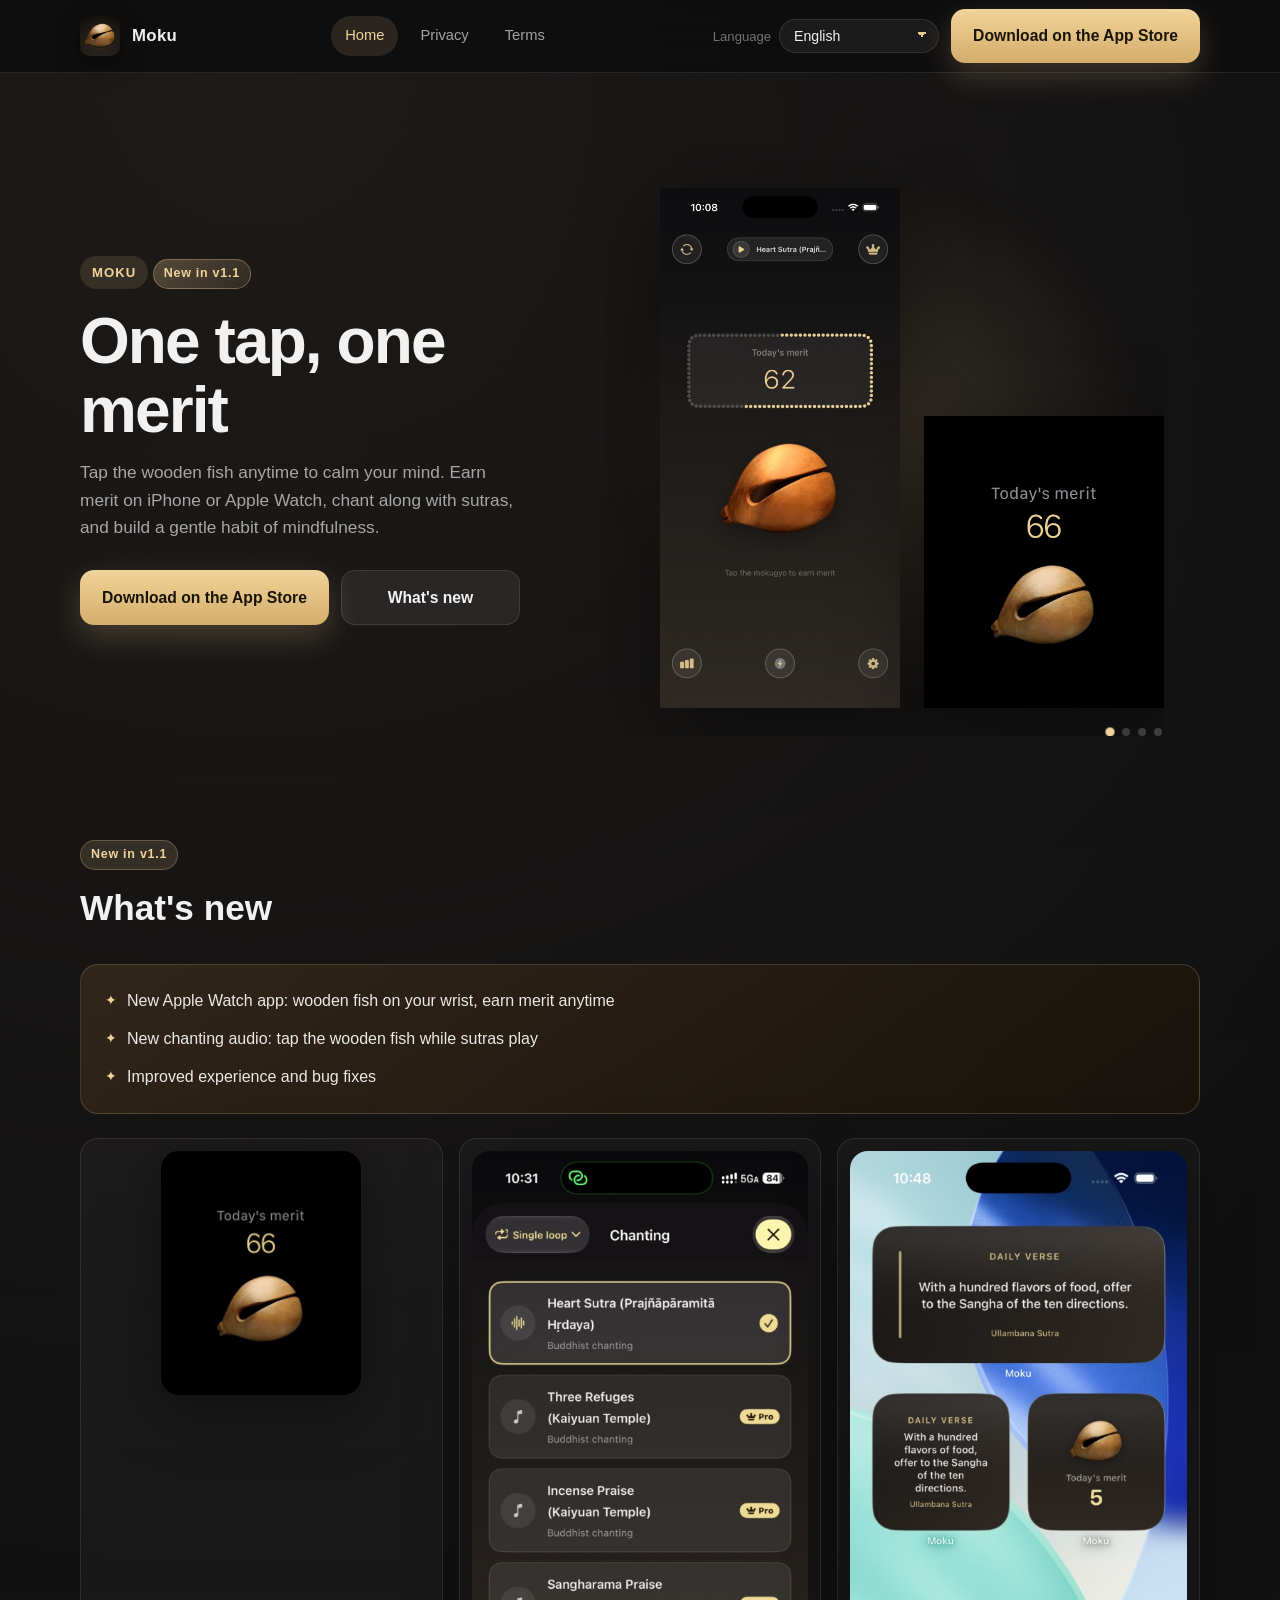
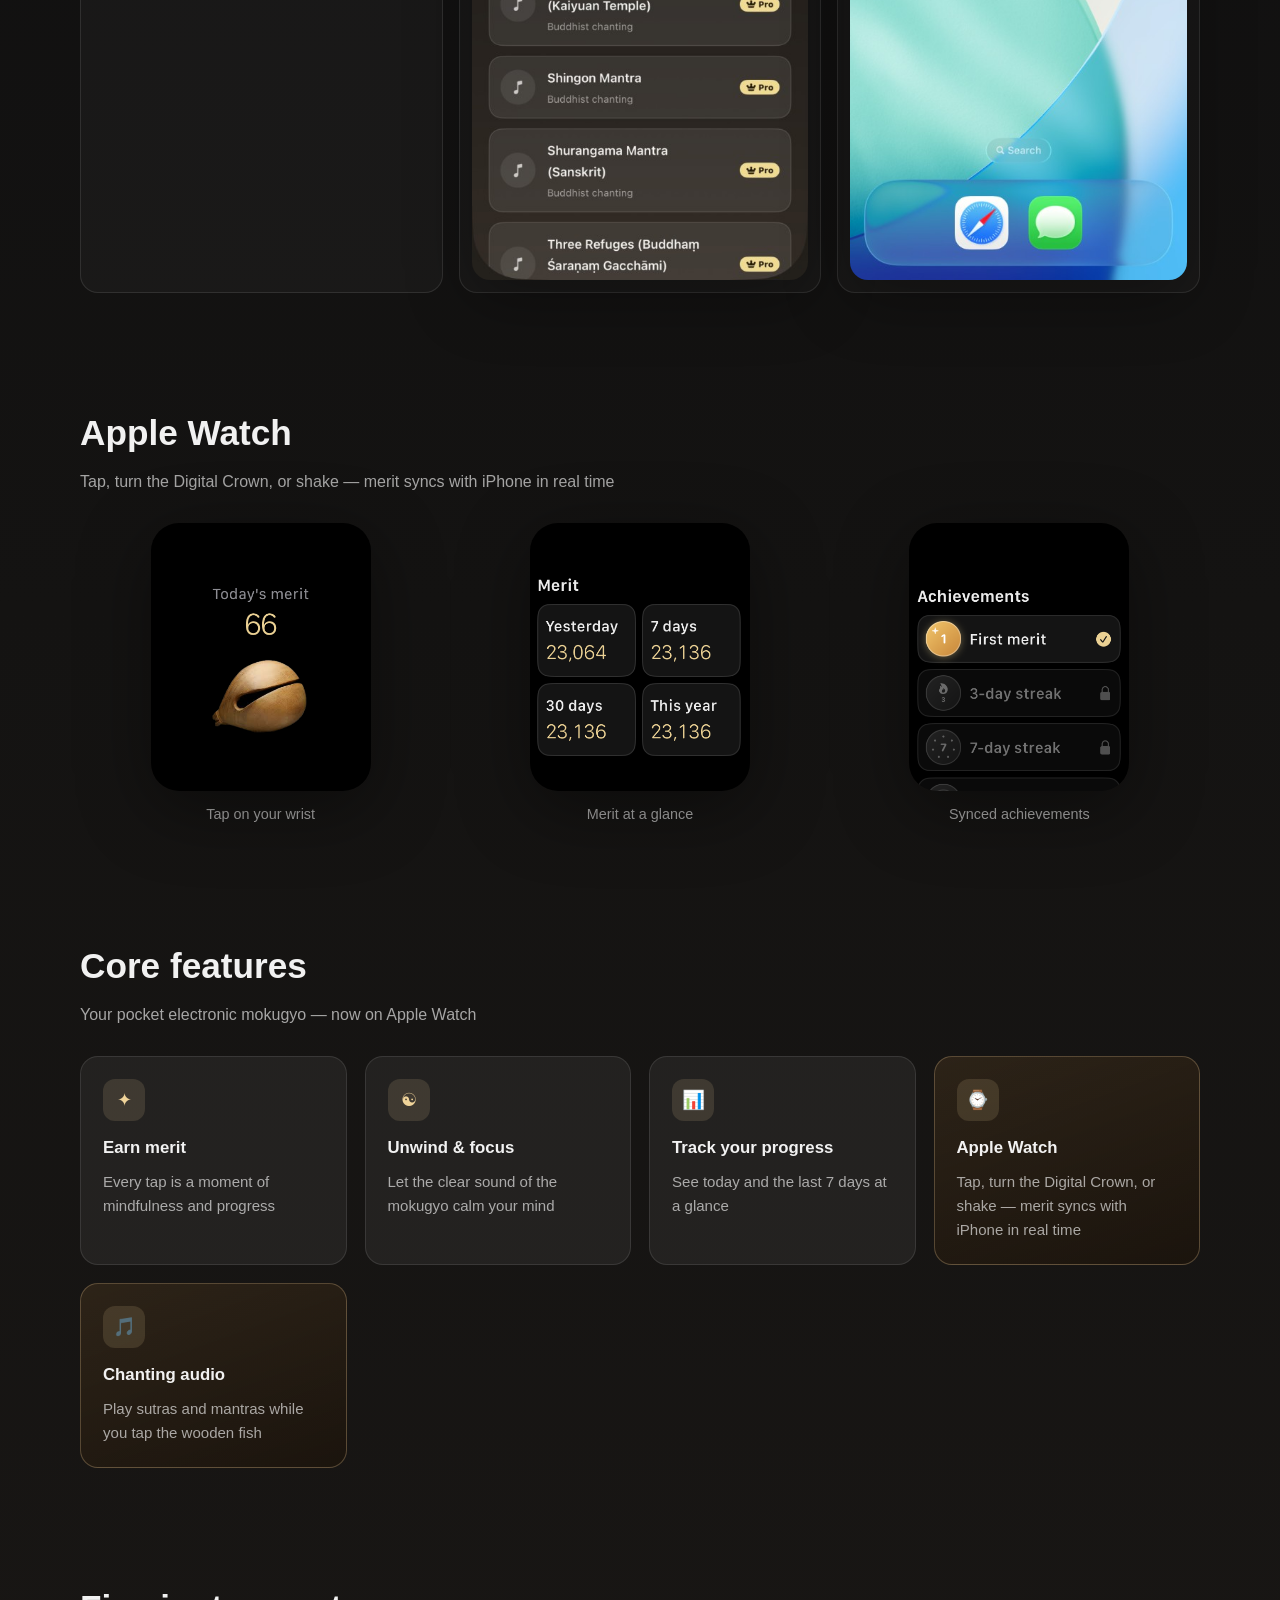
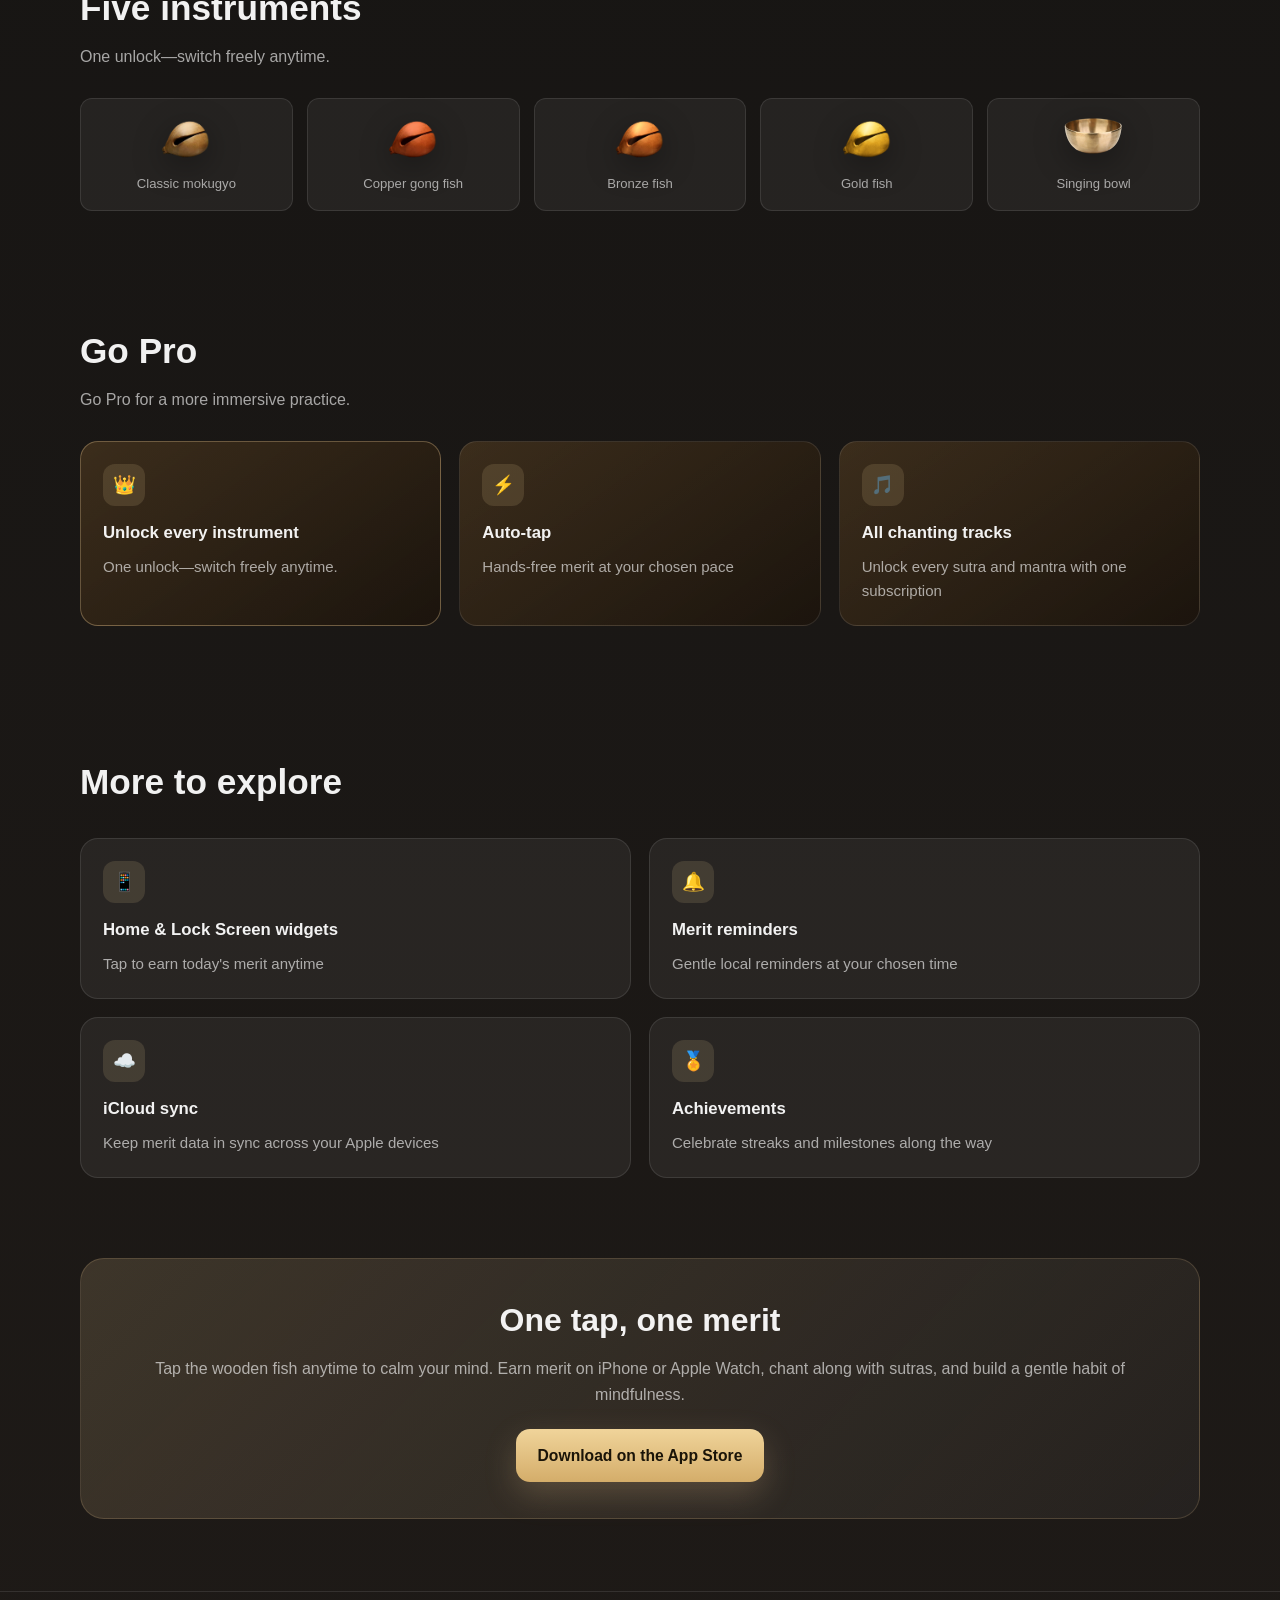
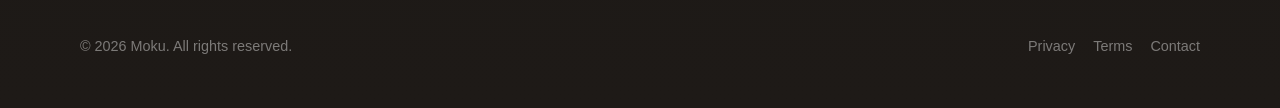
==== index.html @ c229d077 "Add files via upload" ====
<!DOCTYPE html>
<html lang="zh-Hans">
<head>
  <meta charset="UTF-8">
  <meta name="viewport" content="width=device-width, initial-scale=1.0">
  <meta name="description" content="">
  <title>敲了么</title>
  <link rel="icon" href="assets/app-icon.png" type="image/png">
  <link rel="apple-touch-icon" href="assets/app-icon.png">
  <link rel="stylesheet" href="css/styles.css">
</head>
<body data-page="home">
  <header class="site-header">
    <div class="container header-inner">
      <a class="brand" href="index.html">
        <img src="assets/app-icon.png" alt="" width="40" height="40">
        <span class="brand-name">敲了么</span>
      </a>

      <nav class="site-nav" aria-label="Main">
        <a class="nav-link" data-page="home" href="index.html" data-i18n="nav_home"></a>
        <a class="nav-link" data-page="privacy" href="privacy.html" data-i18n="nav_privacy"></a>
        <a class="nav-link" data-page="terms" href="terms.html" data-i18n="nav_terms"></a>
      </nav>

      <div class="header-actions">
        <div id="lang-switcher"></div>
        <a class="btn btn-primary app-store-link" href="#" data-i18n="hero_cta"></a>
        <button class="nav-toggle" type="button" aria-expanded="false" aria-label="Menu">
          <span></span><span></span><span></span>
        </button>
      </div>
    </div>
  </header>

  <main>
    <section class="hero">
      <div class="container hero-inner">
        <div class="hero-copy">
          <div class="eyebrow" data-i18n="app_name"></div>
          <div class="hero-badge" data-i18n="hero_badge_v11"></div>
          <h1 data-i18n="hero_title"></h1>
          <p class="hero-lead" data-i18n="hero_description"></p>
          <div class="hero-actions">
            <a class="btn btn-primary app-store-link" href="#" data-i18n="hero_cta"></a>
            <a class="btn btn-ghost" href="#whats-new" data-i18n="section_whats_new"></a>
          </div>
        </div>

        <div class="hero-visual">
          <div class="hero-glow" aria-hidden="true"></div>
          <div class="hero-carousel" aria-roledescription="carousel">
            <div class="hero-carousel-track">
              <div class="hero-carousel-slide">
                <img src="assets/screenshot-home-en.png" alt="" class="hero-shot" loading="eager">
                <img src="assets/screenshot-watch-home.png" alt="" class="hero-shot hero-shot-watch" loading="eager">
              </div>
              <div class="hero-carousel-slide is-single">
                <img src="assets/screenshot-chanting.png" alt="" class="hero-shot" loading="lazy">
              </div>
              <div class="hero-carousel-slide is-single">
                <img src="assets/screenshot-widgets.png" alt="" class="hero-shot" loading="lazy">
              </div>
              <div class="hero-carousel-slide is-watch-trio">
                <img src="assets/screenshot-watch-home.png" alt="" class="hero-shot hero-shot-watch" loading="lazy">
                <img src="assets/screenshot-watch-stats.png" alt="" class="hero-shot hero-shot-watch" loading="lazy">
                <img src="assets/screenshot-watch-achievements.png" alt="" class="hero-shot hero-shot-watch" loading="lazy">
              </div>
            </div>
            <div class="hero-carousel-dots" aria-hidden="true">
              <span class="is-active"></span>
              <span></span>
              <span></span>
              <span></span>
            </div>
          </div>
        </div>
      </div>
    </section>

    <section class="section whats-new-section" id="whats-new">
      <div class="container">
        <div class="section-head">
          <span class="version-badge" data-i18n="hero_badge_v11"></span>
          <h2 data-i18n="section_whats_new"></h2>
        </div>
        <ul class="whats-new-list">
          <li data-i18n="whats_new_1"></li>
          <li data-i18n="whats_new_2"></li>
          <li data-i18n="whats_new_3"></li>
        </ul>
        <div class="showcase-grid">
          <figure class="showcase-item">
            <img src="assets/screenshot-watch-home.png" alt="" class="showcase-shot-watch" loading="lazy">
          </figure>
          <figure class="showcase-item">
            <img src="assets/screenshot-chanting.png" alt="" loading="lazy">
          </figure>
          <figure class="showcase-item">
            <img src="assets/screenshot-widgets.png" alt="" loading="lazy">
          </figure>
        </div>
      </div>
    </section>

    <section class="section watch-section" id="watch">
      <div class="container">
        <div class="section-head">
          <h2 data-i18n="section_watch"></h2>
          <p data-i18n="feature_watch_subtitle"></p>
        </div>
        <div class="watch-showcase">
          <figure class="watch-shot">
            <img src="assets/screenshot-watch-home.png" alt="" loading="lazy">
            <figcaption data-i18n="watch_caption_home"></figcaption>
          </figure>
          <figure class="watch-shot">
            <img src="assets/screenshot-watch-stats.png" alt="" loading="lazy">
            <figcaption data-i18n="watch_caption_stats"></figcaption>
          </figure>
          <figure class="watch-shot">
            <img src="assets/screenshot-watch-achievements.png" alt="" loading="lazy">
            <figcaption data-i18n="watch_caption_achievements"></figcaption>
          </figure>
        </div>
      </div>
    </section>

    <section class="section" id="features">
      <div class="container">
        <div class="section-head">
          <h2 data-i18n="section_features"></h2>
          <p data-i18n="hero_subtitle"></p>
        </div>
        <div class="feature-grid">
          <article class="feature-card">
            <div class="feature-icon">✦</div>
            <h3 data-i18n="feature_merit_title"></h3>
            <p data-i18n="feature_merit_subtitle"></p>
          </article>
          <article class="feature-card">
            <div class="feature-icon">☯</div>
            <h3 data-i18n="feature_calm_title"></h3>
            <p data-i18n="feature_calm_subtitle"></p>
          </article>
          <article class="feature-card">
            <div class="feature-icon">📊</div>
            <h3 data-i18n="feature_stats_title"></h3>
            <p data-i18n="feature_stats_subtitle"></p>
          </article>
          <article class="feature-card highlight">
            <div class="feature-icon">⌚</div>
            <h3 data-i18n="feature_watch_title"></h3>
            <p data-i18n="feature_watch_subtitle"></p>
          </article>
          <article class="feature-card highlight">
            <div class="feature-icon">🎵</div>
            <h3 data-i18n="feature_chanting_title"></h3>
            <p data-i18n="feature_chanting_subtitle"></p>
          </article>
        </div>
      </div>
    </section>

    <section class="section" id="vessels">
      <div class="container">
        <div class="section-head">
          <h2 data-i18n="section_vessels"></h2>
          <p data-i18n="pro_benefit_vessels_subtitle"></p>
        </div>
        <div class="vessel-grid">
          <div class="vessel-item">
            <img src="assets/wooden-fish.png" alt="">
            <span data-i18n="vessel_wooden"></span>
          </div>
          <div class="vessel-item">
            <img src="assets/copper-gong.png" alt="">
            <span data-i18n="vessel_copper"></span>
          </div>
          <div class="vessel-item">
            <img src="assets/bronze-fish.png" alt="">
            <span data-i18n="vessel_bronze"></span>
          </div>
          <div class="vessel-item">
            <img src="assets/gold-fish.png" alt="">
            <span data-i18n="vessel_gold"></span>
          </div>
          <div class="vessel-item">
            <img src="assets/singing-bowl.png" alt="">
            <span data-i18n="vessel_bowl"></span>
          </div>
        </div>
      </div>
    </section>

    <section class="section pro-section" id="pro">
      <div class="container">
        <div class="section-head">
          <h2 data-i18n="section_pro"></h2>
          <p data-i18n="pro_hero_subtitle"></p>
        </div>
        <div class="pro-wrap">
          <article class="pro-card highlight">
            <div class="feature-icon">👑</div>
            <h3 data-i18n="pro_hero_title"></h3>
            <p data-i18n="pro_benefit_vessels_subtitle"></p>
          </article>
          <article class="pro-card">
            <div class="feature-icon">⚡</div>
            <h3 data-i18n="pro_benefit_auto_title"></h3>
            <p data-i18n="pro_benefit_auto_subtitle"></p>
          </article>
          <article class="pro-card">
            <div class="feature-icon">🎵</div>
            <h3 data-i18n="pro_benefit_chants_title"></h3>
            <p data-i18n="pro_benefit_chants_subtitle"></p>
          </article>
        </div>
      </div>
    </section>

    <section class="section" id="more">
      <div class="container">
        <div class="section-head">
          <h2 data-i18n="section_more"></h2>
        </div>
        <div class="more-grid">
          <article class="more-card">
            <div class="feature-icon">📱</div>
            <h3 data-i18n="feature_widget_title"></h3>
            <p data-i18n="feature_widget_subtitle"></p>
          </article>
          <article class="more-card">
            <div class="feature-icon">🔔</div>
            <h3 data-i18n="feature_reminder_title"></h3>
            <p data-i18n="feature_reminder_subtitle"></p>
          </article>
          <article class="more-card">
            <div class="feature-icon">☁️</div>
            <h3 data-i18n="feature_icloud_title"></h3>
            <p data-i18n="feature_icloud_subtitle"></p>
          </article>
          <article class="more-card">
            <div class="feature-icon">🏅</div>
            <h3 data-i18n="feature_achievement_title"></h3>
            <p data-i18n="feature_achievement_subtitle"></p>
          </article>
        </div>
      </div>
    </section>

    <section class="container">
      <div class="cta-band">
        <h2 data-i18n="app_slogan"></h2>
        <p data-i18n="hero_description"></p>
        <a class="btn btn-primary app-store-link" href="#" data-i18n="hero_cta"></a>
      </div>
    </section>
  </main>

  <footer class="site-footer">
    <div class="container footer-inner">
      <p data-i18n="footer_copyright"></p>
      <div class="footer-links">
        <a href="privacy.html" data-i18n="nav_privacy"></a>
        <a href="terms.html" data-i18n="nav_terms"></a>
        <a class="contact-link" href="#" data-i18n="footer_contact"></a>
      </div>
    </div>
  </footer>

  <script src="js/locales.js"></script>
  <script src="js/app.js"></script>
</body>
</html>
---- css/styles.css ----
:root {
  --bg-deep: #0c0c0e;
  --bg-mid: #141312;
  --bg-card: rgba(255, 255, 255, 0.06);
  --bg-card-hover: rgba(255, 255, 255, 0.09);
  --border: rgba(255, 255, 255, 0.1);
  --text: rgba(255, 255, 255, 0.94);
  --text-muted: rgba(255, 255, 255, 0.62);
  --text-soft: rgba(255, 255, 255, 0.42);
  --accent: #ebc992;
  --accent-strong: #f0d49a;
  --accent-text: #1a1408;
  --shadow: 0 24px 80px rgba(0, 0, 0, 0.45);
  --radius: 18px;
  --radius-sm: 12px;
  --max: 1120px;
  --header-h: 72px;
}

*,
*::before,
*::after {
  box-sizing: border-box;
}

html {
  scroll-behavior: smooth;
}

body {
  margin: 0;
  font-family: -apple-system, BlinkMacSystemFont, "Segoe UI", Roboto, "Helvetica Neue", Arial, sans-serif;
  background: radial-gradient(circle at 20% 0%, rgba(235, 201, 146, 0.08), transparent 32%),
    linear-gradient(180deg, var(--bg-deep) 0%, var(--bg-mid) 45%, #1e1a17 100%);
  color: var(--text);
  line-height: 1.6;
  min-height: 100vh;
}

img {
  max-width: 100%;
  display: block;
}

a {
  color: inherit;
  text-decoration: none;
}

.container {
  width: min(100% - 40px, var(--max));
  margin-inline: auto;
}

.site-header {
  position: sticky;
  top: 0;
  z-index: 100;
  backdrop-filter: blur(16px);
  background: rgba(12, 12, 14, 0.78);
  border-bottom: 1px solid var(--border);
}

.header-inner {
  position: relative;
  height: var(--header-h);
  display: grid;
  grid-template-columns: auto 1fr auto;
  align-items: center;
  gap: 16px;
}

.brand {
  display: flex;
  align-items: center;
  gap: 12px;
  min-width: 0;
}

.brand img {
  width: 40px;
  height: 40px;
  border-radius: 10px;
  box-shadow: 0 8px 24px rgba(0, 0, 0, 0.35);
}

.brand-name {
  font-weight: 700;
  font-size: 1.05rem;
  letter-spacing: 0.02em;
  white-space: nowrap;
}

.header-actions {
  display: flex;
  align-items: center;
  gap: 12px;
}

#lang-switcher {
  display: flex;
  align-items: center;
  gap: 8px;
}

.lang-label {
  font-size: 0.82rem;
  color: var(--text-soft);
}

.lang-select {
  appearance: none;
  border: 1px solid var(--border);
  background: rgba(255, 255, 255, 0.06);
  color: var(--text);
  border-radius: 999px;
  padding: 8px 32px 8px 14px;
  font-size: 0.88rem;
  background-image: linear-gradient(45deg, transparent 50%, var(--accent) 50%),
    linear-gradient(135deg, var(--accent) 50%, transparent 50%);
  background-position: calc(100% - 16px) calc(50% - 2px), calc(100% - 11px) calc(50% - 2px);
  background-size: 5px 5px, 5px 5px;
  background-repeat: no-repeat;
}

.nav-toggle {
  display: none;
  width: 42px;
  height: 42px;
  border-radius: 50%;
  border: 1px solid var(--border);
  background: rgba(255, 255, 255, 0.05);
  color: var(--accent);
}

.nav-toggle span {
  display: block;
  width: 18px;
  height: 2px;
  margin: 4px auto;
  background: currentColor;
  border-radius: 1px;
}

.site-nav {
  display: flex;
  align-items: center;
  justify-content: center;
  gap: 8px;
}

.nav-link {
  padding: 8px 14px;
  border-radius: 999px;
  font-size: 0.92rem;
  color: var(--text-muted);
  transition: background 0.2s, color 0.2s;
}

.nav-link:hover,
.nav-link.is-active {
  background: rgba(235, 201, 146, 0.12);
  color: var(--accent-strong);
}

.btn {
  display: inline-flex;
  align-items: center;
  justify-content: center;
  gap: 8px;
  border: none;
  border-radius: 14px;
  padding: 14px 22px;
  font-size: 0.98rem;
  font-weight: 700;
  cursor: pointer;
  transition: transform 0.15s, box-shadow 0.2s, background 0.2s;
}

.btn-primary {
  background: linear-gradient(180deg, var(--accent-strong), #d4ad6a);
  color: var(--accent-text);
  box-shadow: 0 12px 32px rgba(235, 201, 146, 0.22);
}

.btn-primary:hover {
  transform: translateY(-1px);
  box-shadow: 0 16px 40px rgba(235, 201, 146, 0.28);
}

.btn-ghost {
  background: rgba(255, 255, 255, 0.07);
  color: var(--text);
  border: 1px solid var(--border);
}

.hero {
  padding: 72px 0 48px;
}

.hero-inner {
  display: flex;
  flex-direction: column;
  gap: 48px;
}

.hero-copy {
  max-width: 640px;
}

@media (min-width: 1024px) {
  .hero-inner {
    display: grid;
    grid-template-columns: minmax(0, 440px) minmax(0, 1fr);
    align-items: center;
    gap: clamp(24px, 4vw, 48px);
  }

  .hero-copy {
    max-width: none;
  }

  .hero-visual {
    justify-content: flex-end;
    align-items: center;
  }

  .hero-carousel {
    margin: 0;
    max-width: min(100%, 520px);
  }
}

.eyebrow {
  display: inline-block;
  padding: 6px 12px;
  border-radius: 999px;
  background: rgba(235, 201, 146, 0.12);
  color: var(--accent-strong);
  font-size: 0.82rem;
  font-weight: 700;
  letter-spacing: 0.08em;
  text-transform: uppercase;
  margin-bottom: 18px;
}

.hero-badge {
  display: inline-block;
  margin: -8px 0 12px;
  padding: 4px 10px;
  border-radius: 999px;
  background: linear-gradient(135deg, rgba(235, 201, 146, 0.28), rgba(235, 201, 146, 0.1));
  border: 1px solid rgba(235, 201, 146, 0.35);
  color: var(--accent-strong);
  font-size: 0.78rem;
  font-weight: 800;
  letter-spacing: 0.06em;
}

.whats-new-section {
  padding-top: 0;
}

.version-badge {
  display: inline-block;
  margin-bottom: 10px;
  padding: 4px 10px;
  border-radius: 999px;
  background: rgba(235, 201, 146, 0.14);
  border: 1px solid rgba(235, 201, 146, 0.28);
  color: var(--accent-strong);
  font-size: 0.78rem;
  font-weight: 800;
  letter-spacing: 0.06em;
}

.whats-new-list {
  list-style: none;
  margin: 0;
  padding: 24px;
  border-radius: var(--radius);
  background: linear-gradient(145deg, rgba(88, 64, 34, 0.4), rgba(28, 20, 12, 0.75));
  border: 1px solid rgba(235, 201, 146, 0.2);
  display: grid;
  gap: 14px;
}

.whats-new-list li {
  position: relative;
  margin: 0;
  padding-left: 22px;
  color: rgba(255, 255, 255, 0.9);
  font-size: 1rem;
  line-height: 1.5;
}

.whats-new-list li::before {
  content: "✦";
  position: absolute;
  left: 0;
  top: 0.1em;
  color: var(--accent-strong);
  font-size: 0.85rem;
}

.hero h1 {
  margin: 0 0 14px;
  font-size: clamp(2.4rem, 5vw, 4rem);
  line-height: 1.08;
  letter-spacing: -0.03em;
}

.hero-lead {
  margin: 0 0 28px;
  font-size: 1.08rem;
  color: var(--text-muted);
  max-width: 34rem;
}

.hero-actions {
  display: inline-grid;
  grid-template-columns: repeat(2, 1fr);
  gap: 12px;
}

.hero-actions .btn {
  text-align: center;
  white-space: nowrap;
}

.hero-visual {
  position: relative;
  display: flex;
  justify-content: center;
  align-items: center;
  width: 100%;
  min-width: 0;
}

.hero-glow {
  position: absolute;
  inset: 8% 4%;
  background: radial-gradient(circle, rgba(235, 201, 146, 0.16), transparent 70%);
  filter: blur(18px);
  pointer-events: none;
}

.hero-carousel {
  position: relative;
  width: 100%;
  max-width: 560px;
  margin: 0 auto;
  overflow: hidden;
}

.hero-carousel-track {
  display: flex;
  transition: transform 0.55s cubic-bezier(0.4, 0, 0.2, 1);
  will-change: transform;
}

.hero-carousel-slide {
  flex: 0 0 100%;
  display: flex;
  justify-content: flex-end;
  align-items: flex-end;
  gap: clamp(12px, 3vw, 24px);
  padding: 0 0 20px;
}

.hero-carousel-slide.is-single {
  justify-content: center;
  align-items: center;
}

.hero-carousel-slide.is-single .hero-shot {
  width: clamp(150px, 26vw, 260px);
}

.showcase-grid {
  display: grid;
  grid-template-columns: repeat(3, 1fr);
  gap: 16px;
  margin-top: 24px;
}

.showcase-item {
  margin: 0;
  padding: 12px;
  border-radius: var(--radius);
  background: rgba(255, 255, 255, 0.03);
  border: 1px solid var(--border);
}

.showcase-item img {
  display: block;
  width: 100%;
  height: auto;
  border-radius: 18px;
  filter: drop-shadow(0 16px 32px rgba(0, 0, 0, 0.35));
}

.hero-carousel-slide.is-watch-trio {
  justify-content: center;
  align-items: center;
  gap: clamp(8px, 2vw, 16px);
}

.hero-shot-watch {
  width: clamp(88px, 14vw, 150px);
}

.showcase-shot-watch {
  max-width: 200px;
  margin: 0 auto;
}

.watch-section {
  padding-top: 0;
}

.watch-showcase {
  display: grid;
  grid-template-columns: repeat(3, 1fr);
  gap: 18px;
}

.watch-shot {
  margin: 0;
  text-align: center;
}

.watch-shot img {
  display: block;
  width: min(100%, 220px);
  margin: 0 auto 12px;
  border-radius: 28px;
  filter: drop-shadow(0 18px 36px rgba(0, 0, 0, 0.4));
}

.watch-shot figcaption {
  font-size: 0.9rem;
  color: var(--text-muted);
}

.hero-carousel-dots {
  display: flex;
  justify-content: flex-end;
  gap: 8px;
  padding-right: 2px;
}

.hero-carousel-dots span {
  width: 8px;
  height: 8px;
  border-radius: 50%;
  background: rgba(255, 255, 255, 0.22);
  transition: background 0.3s, transform 0.3s;
}

.hero-carousel-dots span.is-active {
  background: var(--accent-strong);
  transform: scale(1.15);
}

.hero-shot {
  flex: 0 1 auto;
  width: clamp(130px, 22vw, 240px);
  height: auto;
  filter: drop-shadow(0 22px 44px rgba(0, 0, 0, 0.42));
}

.section {
  padding: 56px 0;
}

.section-head {
  margin-bottom: 28px;
}

.section-head h2 {
  margin: 0 0 8px;
  font-size: clamp(1.6rem, 3vw, 2.2rem);
}

.section-head p {
  margin: 0;
  color: var(--text-muted);
}

.feature-grid {
  display: grid;
  grid-template-columns: repeat(auto-fit, minmax(220px, 1fr));
  gap: 18px;
}

.feature-card.highlight {
  border-color: rgba(235, 201, 146, 0.28);
  background: linear-gradient(160deg, rgba(88, 64, 34, 0.35), rgba(28, 20, 12, 0.82));
}

.feature-card,
.pro-card,
.more-card {
  padding: 22px;
  border-radius: var(--radius);
  background: var(--bg-card);
  border: 1px solid var(--border);
  transition: background 0.2s, transform 0.2s;
}

.feature-card:hover,
.more-card:hover {
  background: var(--bg-card-hover);
  transform: translateY(-2px);
}

.feature-icon {
  width: 42px;
  height: 42px;
  border-radius: 12px;
  display: grid;
  place-items: center;
  background: rgba(235, 201, 146, 0.14);
  color: var(--accent-strong);
  font-size: 1.15rem;
  margin-bottom: 14px;
}

.feature-card h3,
.more-card h3,
.pro-card h3 {
  margin: 0 0 8px;
  font-size: 1.05rem;
}

.feature-card p,
.more-card p,
.pro-card p {
  margin: 0;
  color: var(--text-muted);
  font-size: 0.94rem;
}

.vessel-grid {
  display: grid;
  grid-template-columns: repeat(5, 1fr);
  gap: 14px;
}

.vessel-item {
  text-align: center;
  padding: 16px 10px;
  border-radius: var(--radius-sm);
  background: var(--bg-card);
  border: 1px solid var(--border);
}

.vessel-item img {
  width: 64px;
  height: 48px;
  object-fit: contain;
  margin: 0 auto 10px;
  filter: drop-shadow(0 8px 16px rgba(0, 0, 0, 0.35));
}

.vessel-item span {
  display: block;
  font-size: 0.82rem;
  color: var(--text-muted);
}

.pro-section {
  padding-bottom: 72px;
}

.pro-wrap {
  display: grid;
  grid-template-columns: repeat(3, 1fr);
  gap: 18px;
}

.pro-card {
  background: linear-gradient(145deg, rgba(88, 64, 34, 0.55), rgba(28, 20, 12, 0.85));
}

.pro-card.highlight {
  border-color: rgba(235, 201, 146, 0.35);
}

.more-grid {
  display: grid;
  grid-template-columns: repeat(2, 1fr);
  gap: 18px;
}

.cta-band {
  margin: 24px 0 72px;
  padding: 36px;
  border-radius: 24px;
  text-align: center;
  background: linear-gradient(135deg, rgba(235, 201, 146, 0.16), rgba(255, 255, 255, 0.04));
  border: 1px solid rgba(235, 201, 146, 0.18);
}

.cta-band h2 {
  margin: 0 0 10px;
  font-size: clamp(1.5rem, 3vw, 2rem);
}

.cta-band p {
  margin: 0 0 22px;
  color: var(--text-muted);
}

.site-footer {
  border-top: 1px solid var(--border);
  padding: 28px 0 36px;
  color: var(--text-soft);
  font-size: 0.9rem;
}

.footer-inner {
  display: flex;
  align-items: center;
  justify-content: space-between;
  gap: 16px;
  flex-wrap: wrap;
}

.footer-links {
  display: flex;
  gap: 18px;
  flex-wrap: wrap;
}

.footer-links a:hover {
  color: var(--accent-strong);
}

.legal-page {
  padding: 48px 0 72px;
}

.legal-card {
  max-width: 820px;
  margin: 0 auto;
  padding: 32px;
  border-radius: 24px;
  background: var(--bg-card);
  border: 1px solid var(--border);
}

.legal-card h1 {
  margin: 0 0 24px;
  font-size: clamp(1.8rem, 4vw, 2.4rem);
}

#legal-body p {
  margin: 0 0 12px;
  color: rgba(255, 255, 255, 0.84);
  white-space: pre-wrap;
}

@media (max-width: 960px) {
  .hero-inner {
    gap: 36px;
  }

  .pro-wrap,
  .feature-grid,
  .more-grid {
    grid-template-columns: 1fr 1fr;
  }

  .vessel-grid {
    grid-template-columns: repeat(3, 1fr);
  }
}

@media (max-width: 768px) {
  :root {
    --header-h: 64px;
  }

  .header-inner {
    grid-template-columns: auto 1fr auto;
  }

  .nav-toggle {
    display: block;
  }

  .site-nav {
    position: absolute;
    top: calc(100% + 1px);
    left: 0;
    right: 0;
    flex-direction: column;
    align-items: stretch;
    padding: 12px 20px 18px;
    background: rgba(12, 12, 14, 0.96);
    border-bottom: 1px solid var(--border);
    display: none;
  }

  .site-nav.is-open {
    display: flex;
  }

  .lang-label {
    display: none;
  }

  .hero {
    padding-top: 40px;
  }

  .hero-carousel {
    max-width: none;
    margin: 0 auto;
  }

  .hero-carousel-slide {
    justify-content: center;
  }

  .hero-carousel-dots {
    justify-content: center;
    padding-right: 0;
  }

  .hero-shot {
    width: clamp(140px, 38vw, 220px);
  }

  .feature-grid,
  .more-grid,
  .pro-wrap {
    grid-template-columns: 1fr;
  }

  .showcase-grid {
    grid-template-columns: 1fr;
    max-width: 280px;
    margin-left: auto;
    margin-right: auto;
  }

  .watch-showcase {
    grid-template-columns: 1fr;
    max-width: 240px;
    margin: 0 auto;
  }

  .vessel-grid {
    grid-template-columns: repeat(2, 1fr);
  }

  .legal-card {
    padding: 22px 18px;
  }

  .footer-inner {
    flex-direction: column;
    align-items: flex-start;
  }
}

@media (max-width: 480px) {
  .container {
    width: min(100% - 28px, var(--max));
  }

  .header-actions .btn-primary {
    display: none;
  }

  .hero-actions {
    display: grid;
    grid-template-columns: 1fr;
    width: 100%;
  }
}
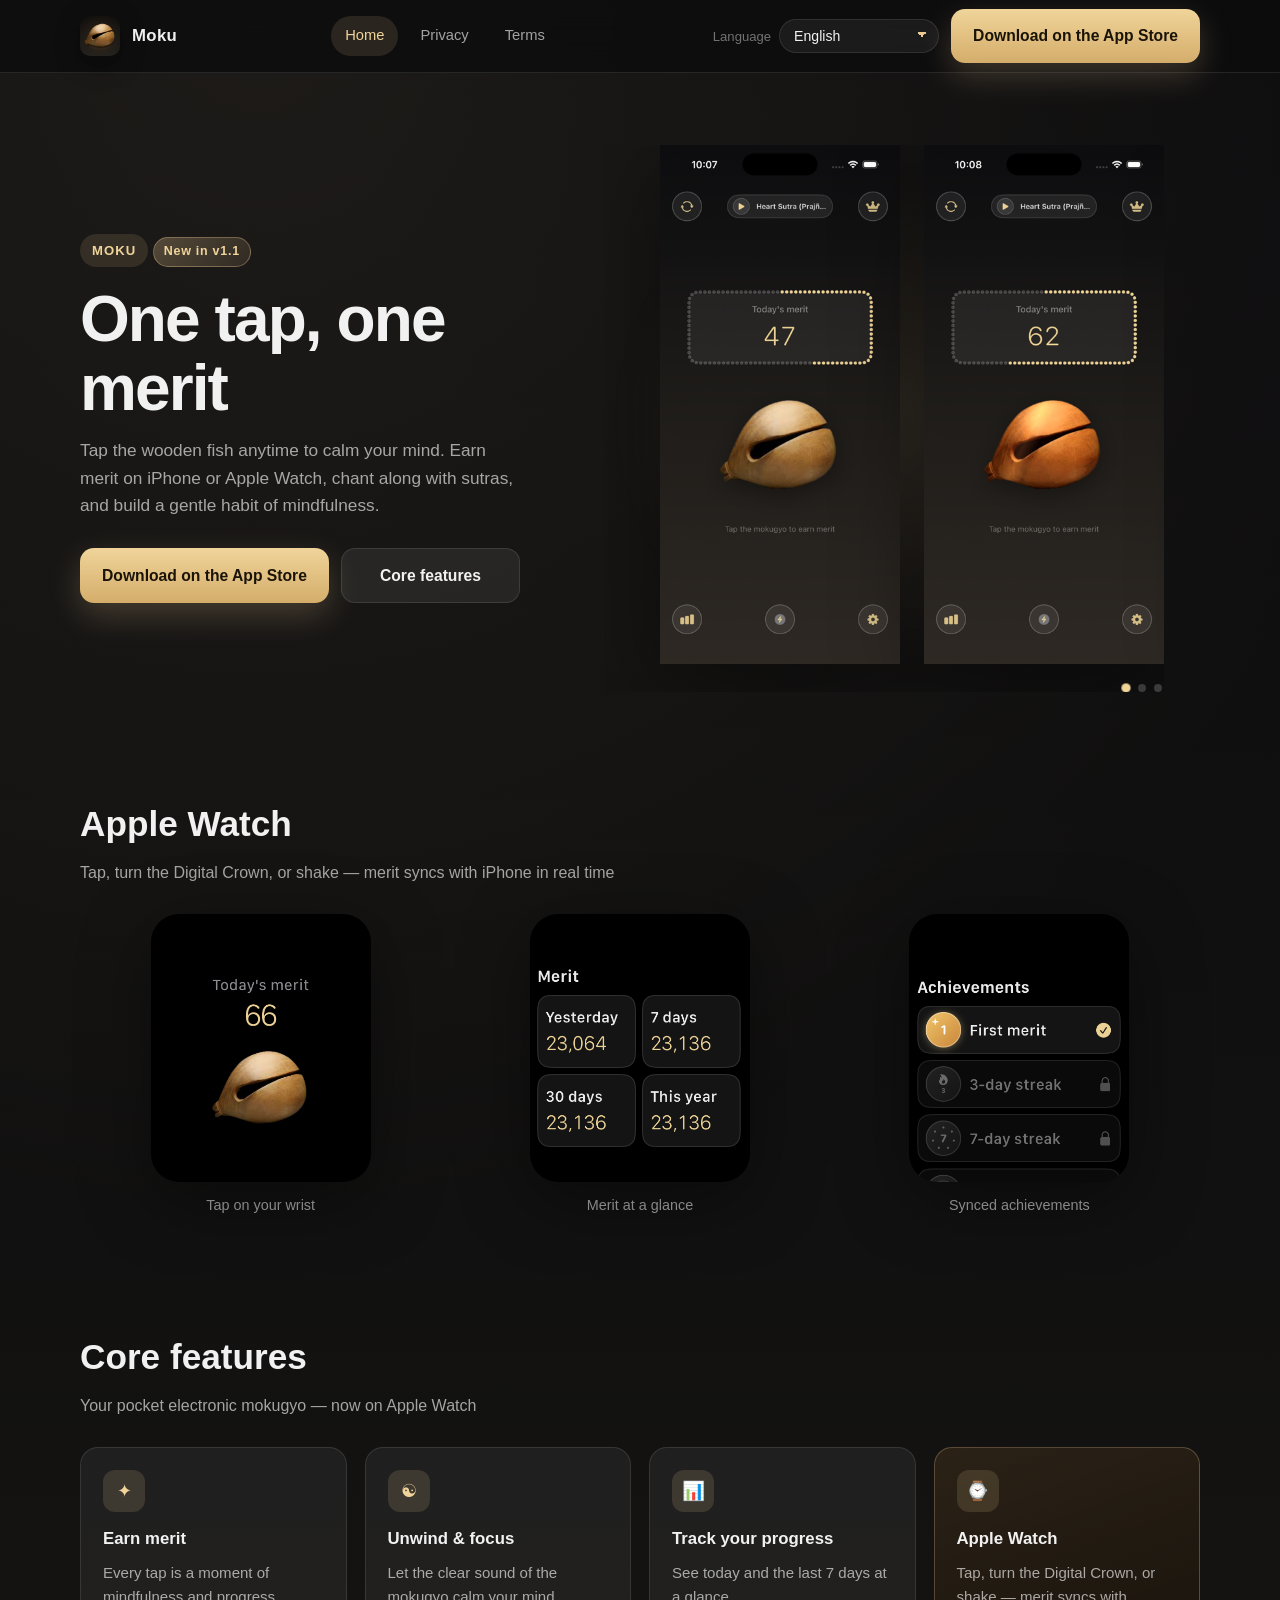
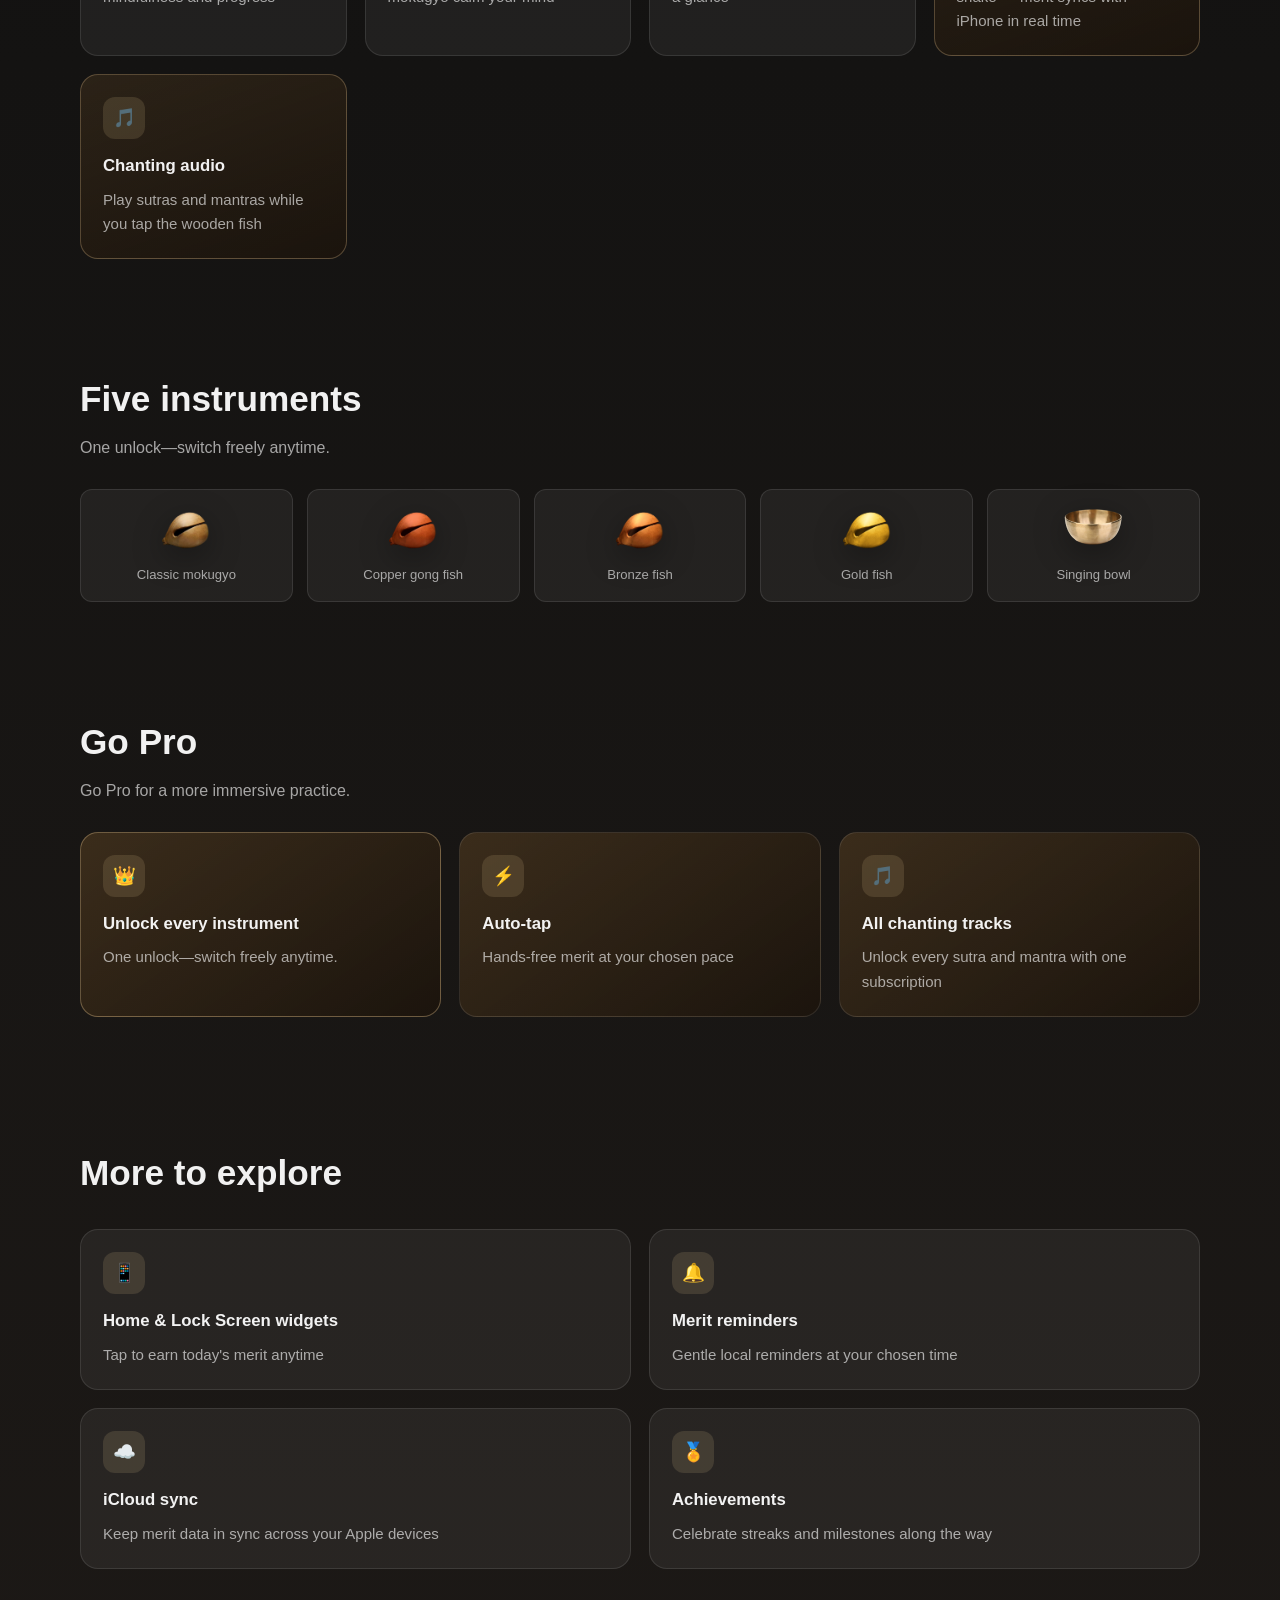
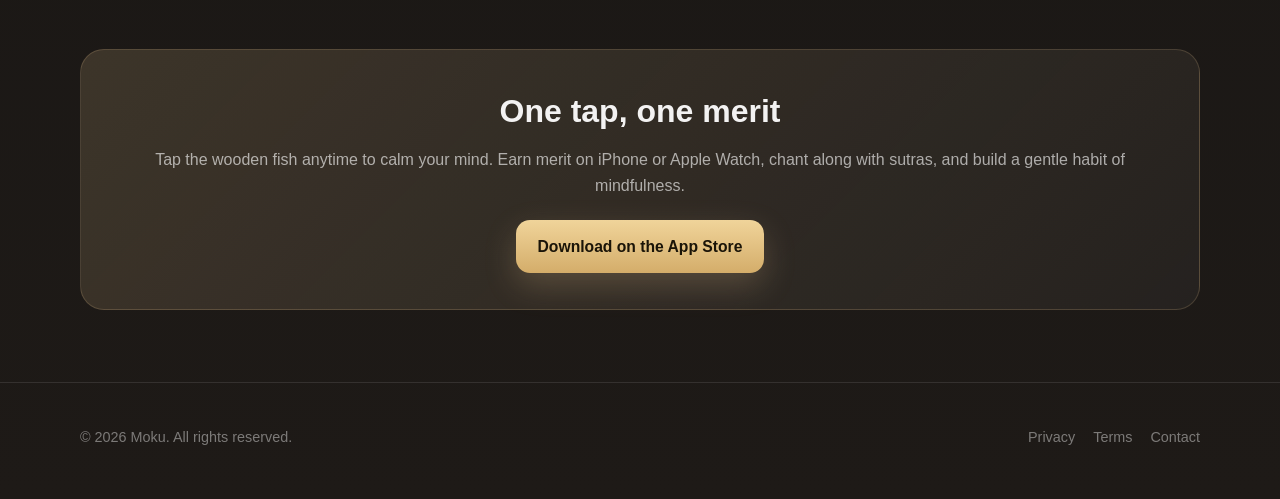
==== commit a97d98ba: "Add files via upload" ====
--- a/index.html
+++ b/index.html
@@ -43,7 +43,7 @@
           <p class="hero-lead" data-i18n="hero_description"></p>
           <div class="hero-actions">
             <a class="btn btn-primary app-store-link" href="#" data-i18n="hero_cta"></a>
-            <a class="btn btn-ghost" href="#whats-new" data-i18n="section_whats_new"></a>
+            <a class="btn btn-ghost" href="#features" data-i18n="section_features"></a>
           </div>
         </div>
 
@@ -52,53 +52,24 @@
           <div class="hero-carousel" aria-roledescription="carousel">
             <div class="hero-carousel-track">
               <div class="hero-carousel-slide">
-                <img src="assets/screenshot-home-en.png" alt="" class="hero-shot" loading="eager">
-                <img src="assets/screenshot-watch-home.png" alt="" class="hero-shot hero-shot-watch" loading="eager">
+                <img src="assets/carousel-1-home.png" alt="" class="hero-shot" loading="eager">
+                <img src="assets/carousel-2-chanting.png" alt="" class="hero-shot" loading="eager">
               </div>
-              <div class="hero-carousel-slide is-single">
-                <img src="assets/screenshot-chanting.png" alt="" class="hero-shot" loading="lazy">
+              <div class="hero-carousel-slide">
+                <img src="assets/carousel-3-bowl.png" alt="" class="hero-shot" loading="lazy">
+                <img src="assets/carousel-4-instruments.png" alt="" class="hero-shot" loading="lazy">
               </div>
-              <div class="hero-carousel-slide is-single">
-                <img src="assets/screenshot-widgets.png" alt="" class="hero-shot" loading="lazy">
-              </div>
-              <div class="hero-carousel-slide is-watch-trio">
-                <img src="assets/screenshot-watch-home.png" alt="" class="hero-shot hero-shot-watch" loading="lazy">
-                <img src="assets/screenshot-watch-stats.png" alt="" class="hero-shot hero-shot-watch" loading="lazy">
-                <img src="assets/screenshot-watch-achievements.png" alt="" class="hero-shot hero-shot-watch" loading="lazy">
+              <div class="hero-carousel-slide">
+                <img src="assets/carousel-5-stats.png" alt="" class="hero-shot" loading="lazy">
+                <img src="assets/carousel-6-widgets.png" alt="" class="hero-shot" loading="lazy">
               </div>
             </div>
             <div class="hero-carousel-dots" aria-hidden="true">
               <span class="is-active"></span>
               <span></span>
               <span></span>
-              <span></span>
             </div>
           </div>
-        </div>
-      </div>
-    </section>
-
-    <section class="section whats-new-section" id="whats-new">
-      <div class="container">
-        <div class="section-head">
-          <span class="version-badge" data-i18n="hero_badge_v11"></span>
-          <h2 data-i18n="section_whats_new"></h2>
-        </div>
-        <ul class="whats-new-list">
-          <li data-i18n="whats_new_1"></li>
-          <li data-i18n="whats_new_2"></li>
-          <li data-i18n="whats_new_3"></li>
-        </ul>
-        <div class="showcase-grid">
-          <figure class="showcase-item">
-            <img src="assets/screenshot-watch-home.png" alt="" class="showcase-shot-watch" loading="lazy">
-          </figure>
-          <figure class="showcase-item">
-            <img src="assets/screenshot-chanting.png" alt="" loading="lazy">
-          </figure>
-          <figure class="showcase-item">
-            <img src="assets/screenshot-widgets.png" alt="" loading="lazy">
-          </figure>
         </div>
       </div>
     </section>
--- a/css/styles.css
+++ b/css/styles.css
@@ -415,10 +415,6 @@
   margin: 0 auto;
 }
 
-.watch-section {
-  padding-top: 0;
-}
-
 .watch-showcase {
   display: grid;
   grid-template-columns: repeat(3, 1fr);
@@ -456,6 +452,16 @@
   border-radius: 50%;
   background: rgba(255, 255, 255, 0.22);
   transition: background 0.3s, transform 0.3s;
+  cursor: pointer;
+}
+
+.hero-carousel-dots span:hover {
+  background: rgba(235, 201, 146, 0.45);
+}
+
+.hero-carousel-dots span:focus-visible {
+  outline: 2px solid var(--accent-strong);
+  outline-offset: 3px;
 }
 
 .hero-carousel-dots span.is-active {
